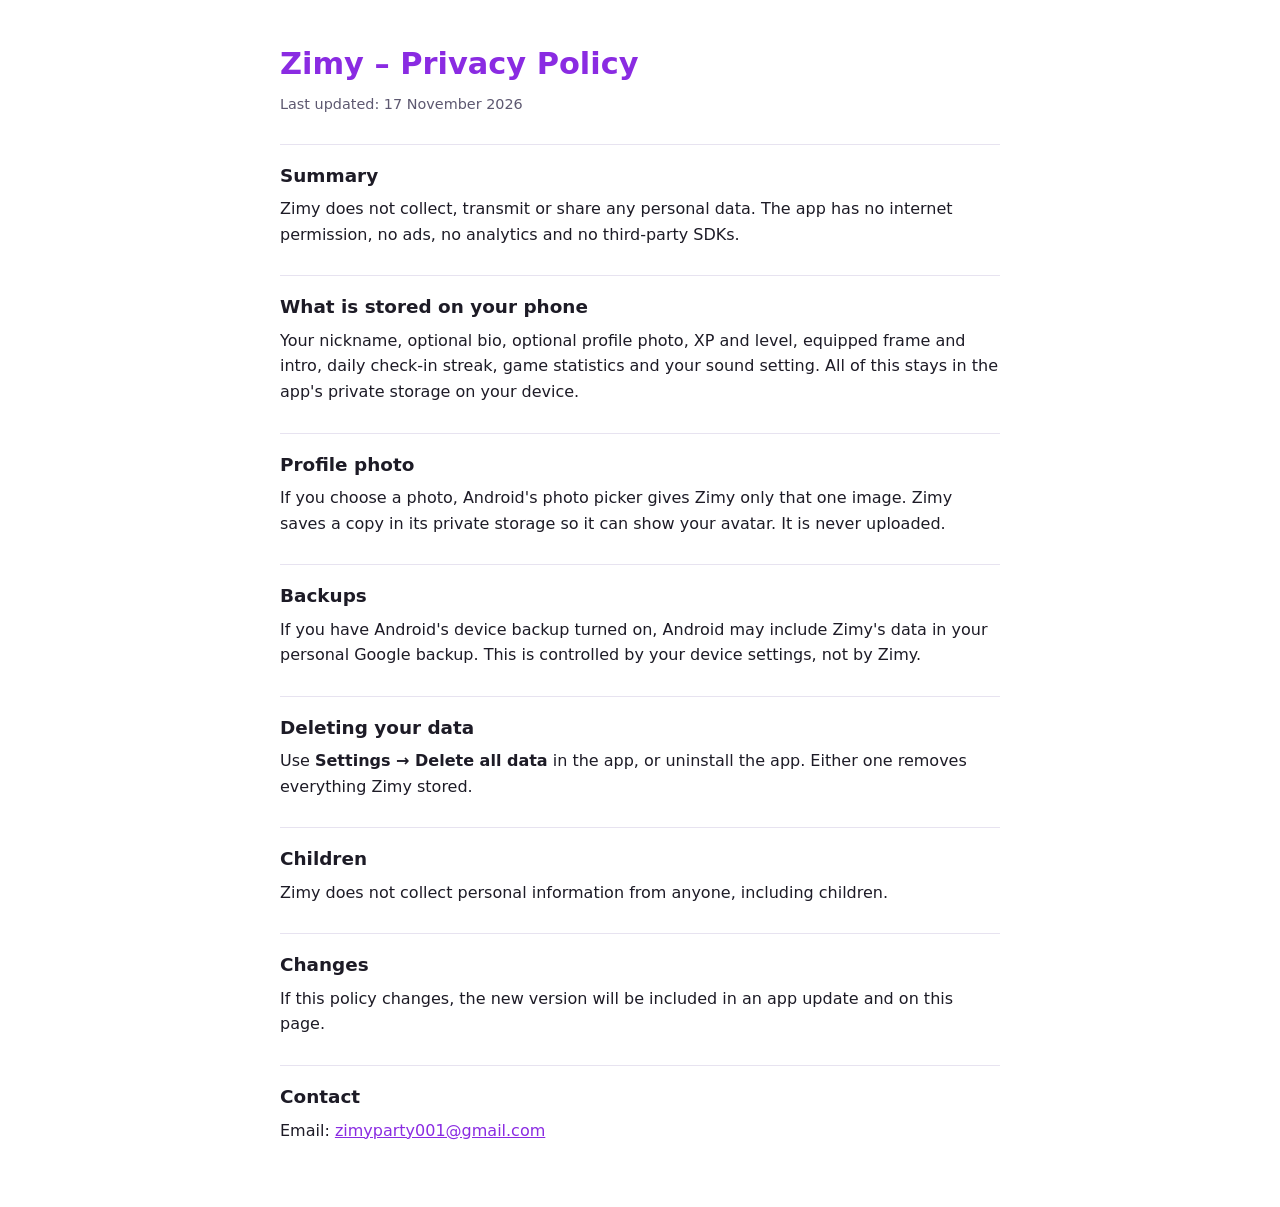
==== index.html @ fa4f0097 "Add Zimy privacy policy page" ====
<!doctype html>
<html lang="en">
<head>
<meta charset="utf-8">
<meta name="viewport" content="width=device-width, initial-scale=1">
<title>Zimy – Privacy Policy</title>
<meta name="description" content="Privacy policy for the Zimy offline mini-games app for Android.">
<style>
  :root { --bg:#ffffff; --fg:#1d1b26; --muted:#5d5870; --accent:#8a2be2; --line:#e7e3f0; }
  @media (prefers-color-scheme: dark) { :root { --bg:#0e0b16; --fg:#f2eefa; --muted:#b3abc6; --accent:#c38bff; --line:#2a2438; } }
  body { margin:0; background:var(--bg); color:var(--fg); font:16px/1.6 system-ui,-apple-system,"Segoe UI",Roboto,sans-serif; }
  main { max-width:720px; margin:0 auto; padding:40px 16px 64px; }
  h1 { font-size:1.9rem; margin:0 0 4px; color:var(--accent); }
  h2 { font-size:1.15rem; margin:28px 0 6px; padding-top:16px; border-top:1px solid var(--line); }
  p { margin:0; } .muted { color:var(--muted); font-size:.9rem; margin-bottom:8px; }
  a { color:var(--accent); }
</style>
</head>
<body>
<main>
<h1>Zimy – Privacy Policy</h1>
<p class="muted">Last updated: 17 November 2026</p>

<h2>Summary</h2>
<p>Zimy does not collect, transmit or share any personal data. The app has no internet permission, no ads, no analytics and no third-party SDKs.</p>

<h2>What is stored on your phone</h2>
<p>Your nickname, optional bio, optional profile photo, XP and level, equipped frame and intro, daily check-in streak, game statistics and your sound setting. All of this stays in the app's private storage on your device.</p>

<h2>Profile photo</h2>
<p>If you choose a photo, Android's photo picker gives Zimy only that one image. Zimy saves a copy in its private storage so it can show your avatar. It is never uploaded.</p>

<h2>Backups</h2>
<p>If you have Android's device backup turned on, Android may include Zimy's data in your personal Google backup. This is controlled by your device settings, not by Zimy.</p>

<h2>Deleting your data</h2>
<p>Use <strong>Settings → Delete all data</strong> in the app, or uninstall the app. Either one removes everything Zimy stored.</p>

<h2>Children</h2>
<p>Zimy does not collect personal information from anyone, including children.</p>

<h2>Changes</h2>
<p>If this policy changes, the new version will be included in an app update and on this page.</p>

<h2>Contact</h2>
<p>Email: <a href="mailto:zimyparty001@gmail.com">zimyparty001@gmail.com</a></p>
</main>
</body>
</html>
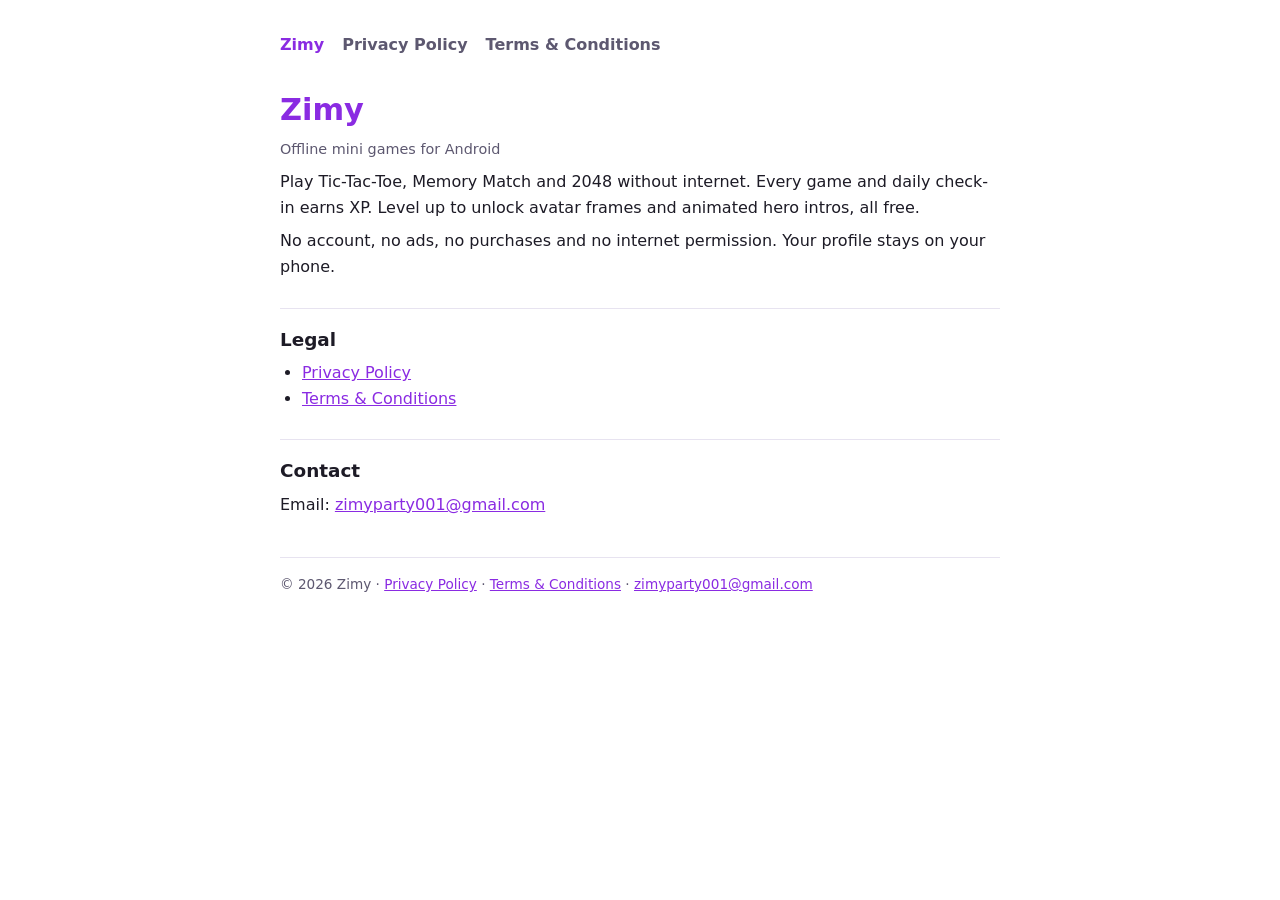
==== commit 9f8d1990: "Add home, privacy policy and terms pages for zimy.in" ====
--- a/index.html
+++ b/index.html
@@ -3,47 +3,25 @@
 <head>
 <meta charset="utf-8">
 <meta name="viewport" content="width=device-width, initial-scale=1">
-<title>Zimy – Privacy Policy</title>
-<meta name="description" content="Privacy policy for the Zimy offline mini-games app for Android.">
-<style>
-  :root { --bg:#ffffff; --fg:#1d1b26; --muted:#5d5870; --accent:#8a2be2; --line:#e7e3f0; }
-  @media (prefers-color-scheme: dark) { :root { --bg:#0e0b16; --fg:#f2eefa; --muted:#b3abc6; --accent:#c38bff; --line:#2a2438; } }
-  body { margin:0; background:var(--bg); color:var(--fg); font:16px/1.6 system-ui,-apple-system,"Segoe UI",Roboto,sans-serif; }
-  main { max-width:720px; margin:0 auto; padding:40px 16px 64px; }
-  h1 { font-size:1.9rem; margin:0 0 4px; color:var(--accent); }
-  h2 { font-size:1.15rem; margin:28px 0 6px; padding-top:16px; border-top:1px solid var(--line); }
-  p { margin:0; } .muted { color:var(--muted); font-size:.9rem; margin-bottom:8px; }
-  a { color:var(--accent); }
-</style>
+<title>Zimy – Offline Mini Games</title>
+<meta name="description" content="Zimy is an offline mini-games app for Android: Tic-Tac-Toe, Memory Match and 2048.">
+<link rel="stylesheet" href="/style.css">
 </head>
 <body>
 <main>
-<h1>Zimy – Privacy Policy</h1>
-<p class="muted">Last updated: 17 November 2026</p>
-
-<h2>Summary</h2>
-<p>Zimy does not collect, transmit or share any personal data. The app has no internet permission, no ads, no analytics and no third-party SDKs.</p>
-
-<h2>What is stored on your phone</h2>
-<p>Your nickname, optional bio, optional profile photo, XP and level, equipped frame and intro, daily check-in streak, game statistics and your sound setting. All of this stays in the app's private storage on your device.</p>
-
-<h2>Profile photo</h2>
-<p>If you choose a photo, Android's photo picker gives Zimy only that one image. Zimy saves a copy in its private storage so it can show your avatar. It is never uploaded.</p>
-
-<h2>Backups</h2>
-<p>If you have Android's device backup turned on, Android may include Zimy's data in your personal Google backup. This is controlled by your device settings, not by Zimy.</p>
-
-<h2>Deleting your data</h2>
-<p>Use <strong>Settings → Delete all data</strong> in the app, or uninstall the app. Either one removes everything Zimy stored.</p>
-
-<h2>Children</h2>
-<p>Zimy does not collect personal information from anyone, including children.</p>
-
-<h2>Changes</h2>
-<p>If this policy changes, the new version will be included in an app update and on this page.</p>
-
+<nav><a href="/" class="on">Zimy</a><a href="/privacy/">Privacy Policy</a><a href="/terms/">Terms &amp; Conditions</a></nav>
+<h1>Zimy</h1>
+<p class="muted">Offline mini games for Android</p>
+<p>Play Tic-Tac-Toe, Memory Match and 2048 without internet. Every game and daily check-in earns XP. Level up to unlock avatar frames and animated hero intros, all free.</p>
+<p>No account, no ads, no purchases and no internet permission. Your profile stays on your phone.</p>
+<h2>Legal</h2>
+<ul>
+<li><a href="/privacy/">Privacy Policy</a></li>
+<li><a href="/terms/">Terms &amp; Conditions</a></li>
+</ul>
 <h2>Contact</h2>
 <p>Email: <a href="mailto:zimyparty001@gmail.com">zimyparty001@gmail.com</a></p>
+<footer>© 2026 Zimy · <a href="/privacy/">Privacy Policy</a> · <a href="/terms/">Terms &amp; Conditions</a> · <a href="mailto:zimyparty001@gmail.com">zimyparty001@gmail.com</a></footer>
 </main>
 </body>
 </html>
--- a/style.css
+++ b/style.css
@@ -0,0 +1,11 @@
+:root { --bg:#ffffff; --fg:#1d1b26; --muted:#5d5870; --accent:#8a2be2; --line:#e7e3f0; }
+@media (prefers-color-scheme: dark) { :root { --bg:#0e0b16; --fg:#f2eefa; --muted:#b3abc6; --accent:#c38bff; --line:#2a2438; } }
+body { margin:0; background:var(--bg); color:var(--fg); font:16px/1.6 system-ui,-apple-system,"Segoe UI",Roboto,sans-serif; }
+main { max-width:720px; margin:0 auto; padding:32px 16px 64px; }
+nav { display:flex; gap:18px; font-weight:600; margin-bottom:28px; flex-wrap:wrap; }
+nav a { color:var(--muted); text-decoration:none; } nav a.on { color:var(--accent); }
+h1 { font-size:1.9rem; margin:0 0 4px; color:var(--accent); }
+h2 { font-size:1.15rem; margin:28px 0 6px; padding-top:16px; border-top:1px solid var(--line); }
+p, ul { margin:0 0 8px; } ul { padding-left:22px; } .muted { color:var(--muted); font-size:.9rem; }
+a { color:var(--accent); }
+footer { margin-top:40px; padding-top:16px; border-top:1px solid var(--line); color:var(--muted); font-size:.85rem; }
